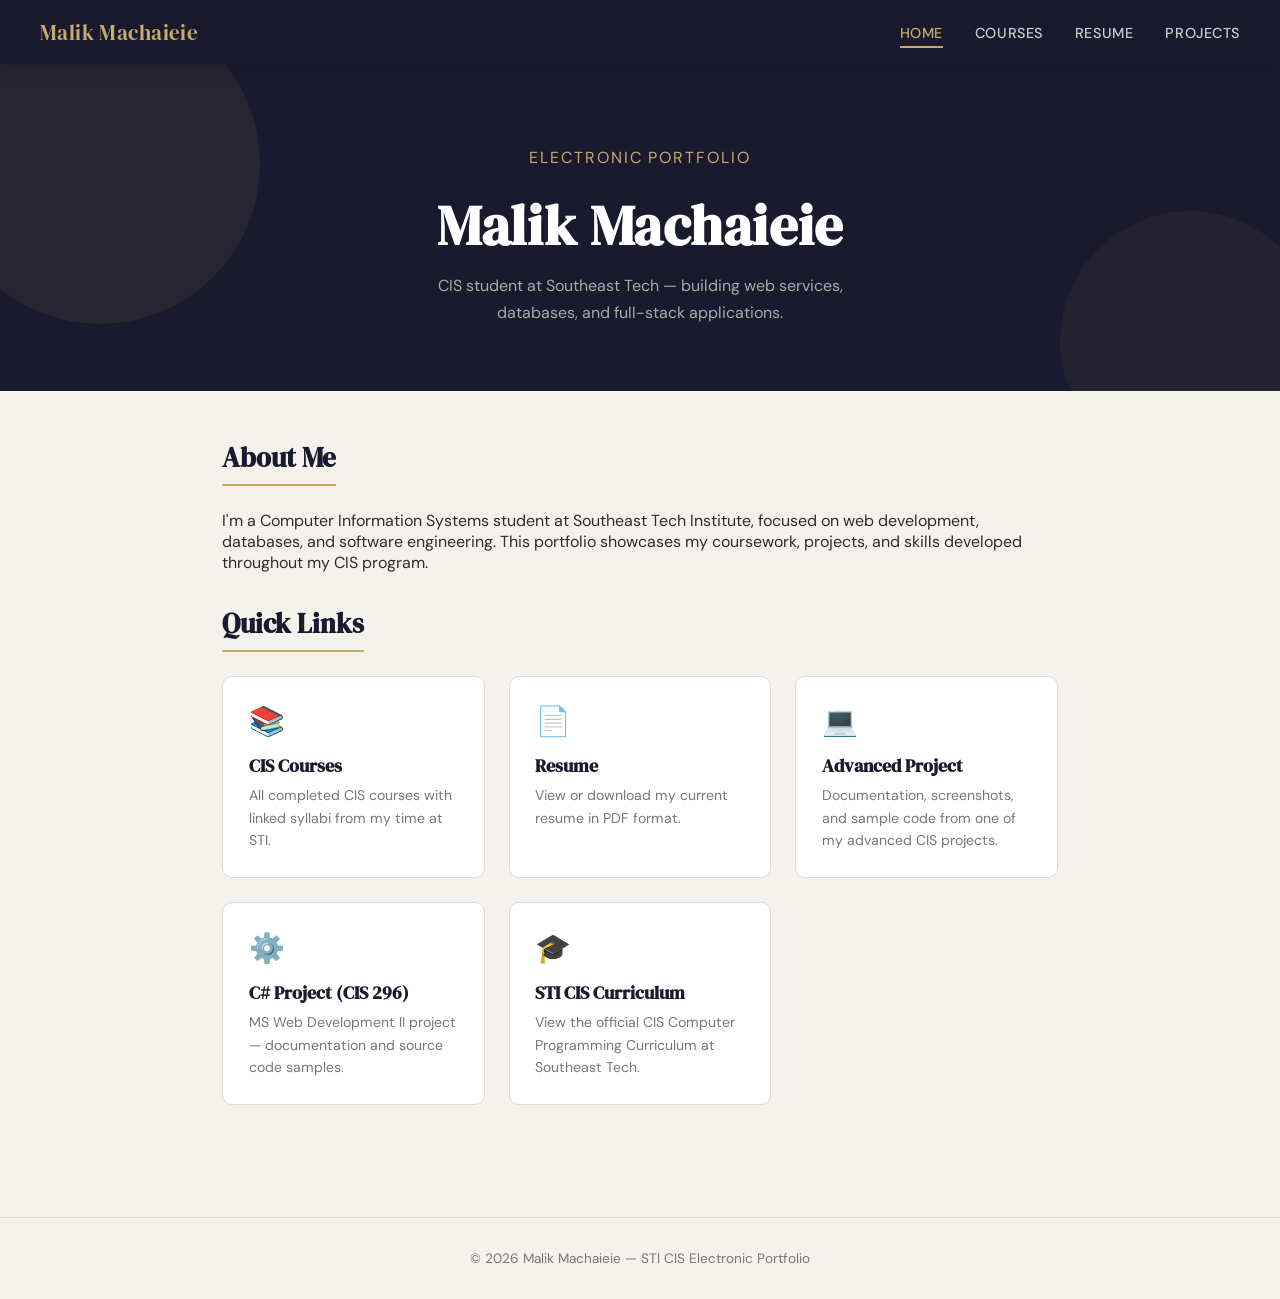
==== index.html @ d17290ea "Add files via upload" ====
<!DOCTYPE html>
<html lang="en">
<head>
  <meta charset="UTF-8" />
  <meta name="viewport" content="width=device-width, initial-scale=1.0"/>
  <title>Malik Machaieie – Portfolio</title>
  <link rel="stylesheet" href="style.css" />
</head>
<body>

  <nav>
    <a class="logo" href="index.html">Malik Machaieie</a>
    <ul>
      <li><a href="index.html" class="active">Home</a></li>
      <li><a href="CIS_Syllabi.html">Courses</a></li>
      <li><a href="pdfs/MalikMachaieieResume.pdf" target="_blank">Resume</a></li>
      <li><a href="#projects">Projects</a></li>
    </ul>
  </nav>

  <header>
    <p class="subtitle">Electronic Portfolio</p>
    <h1>Malik Machaieie</h1>
    <p>CIS student at Southeast Tech — building web services, databases, and full-stack applications.</p>
  </header>

  <main>

    <h2 class="section-title">About Me</h2>
    <p class="mb-4">
      I'm a Computer Information Systems student at Southeast Tech Institute, focused on web development,
      databases, and software engineering. This portfolio showcases my coursework, projects, and skills
      developed throughout my CIS program.
    </p>

    <h2 class="section-title" id="projects">Quick Links</h2>
    <div class="card-grid mb-4">

      <a class="card" href="CIS_Syllabi.html">
        <div class="card-icon">📚</div>
        <h3>CIS Courses</h3>
        <p>All completed CIS courses with linked syllabi from my time at STI.</p>
      </a>

      <a class="card" href="pdfs/MalikMachaieieResume.pdf" target="_blank">
        <div class="card-icon">📄</div>
        <h3>Resume</h3>
        <p>View or download my current resume in PDF format.</p>
      </a>

      <a class="card" href="projects/advanced-project.html">
        <div class="card-icon">💻</div>
        <h3>Advanced Project</h3>
        <p>Documentation, screenshots, and sample code from one of my advanced CIS projects.</p>
      </a>

      <a class="card" href="projects/cis296-project.html">
        <div class="card-icon">⚙️</div>
        <h3>C# Project (CIS 296)</h3>
        <p>MS Web Development II project — documentation and source code samples.</p>
      </a>

      <a class="card" href="http://catalog.southeasttech.edu/preview_program.php?catoid=17&poid=2004&hl=%22programming%22" target="_blank">
        <div class="card-icon">🎓</div>
        <h3>STI CIS Curriculum</h3>
        <p>View the official CIS Computer Programming Curriculum at Southeast Tech.</p>
      </a>

    </div>

  </main>

  <footer>
    &copy; 2026 Malik Machaieie &mdash; STI CIS Electronic Portfolio
  </footer>

</body>
</html>
---- style.css ----
@import url('https://fonts.googleapis.com/css2?family=DM+Serif+Display&family=DM+Sans:wght@300;400;500;600&display=swap');

:root {
  --bg: #f5f2ee;
  --surface: #ffffff;
  --primary: #1a1a2e;
  --accent: #c8a96e;
  --accent-dark: #a8893e;
  --text: #2d2d2d;
  --text-muted: #777;
  --border: #e0dbd3;
  --nav-height: 64px;
}

* {
  margin: 0;
  padding: 0;
  box-sizing: border-box;
}

body {
  font-family: 'DM Sans', sans-serif;
  background-color: var(--bg);
  color: var(--text);
  min-height: 100vh;
}

/* NAV */
nav {
  position: sticky;
  top: 0;
  z-index: 100;
  background: var(--primary);
  height: var(--nav-height);
  display: flex;
  align-items: center;
  justify-content: space-between;
  padding: 0 2.5rem;
  box-shadow: 0 2px 16px rgba(0,0,0,0.18);
}

nav .logo {
  font-family: 'DM Serif Display', serif;
  color: var(--accent);
  font-size: 1.3rem;
  letter-spacing: 0.02em;
  text-decoration: none;
}

nav ul {
  list-style: none;
  display: flex;
  gap: 2rem;
}

nav ul li a {
  color: #ccc;
  text-decoration: none;
  font-size: 0.9rem;
  font-weight: 500;
  letter-spacing: 0.04em;
  text-transform: uppercase;
  transition: color 0.2s;
  padding-bottom: 4px;
  border-bottom: 2px solid transparent;
}

nav ul li a:hover,
nav ul li a.active {
  color: var(--accent);
  border-bottom-color: var(--accent);
}

/* HEADER */
header {
  background: var(--primary);
  color: white;
  padding: 5rem 2.5rem 4rem;
  text-align: center;
  position: relative;
  overflow: hidden;
}

header::before {
  content: '';
  position: absolute;
  top: -60px; left: -60px;
  width: 320px; height: 320px;
  border-radius: 50%;
  background: rgba(200, 169, 110, 0.08);
  pointer-events: none;
}

header::after {
  content: '';
  position: absolute;
  bottom: -80px; right: -40px;
  width: 260px; height: 260px;
  border-radius: 50%;
  background: rgba(200, 169, 110, 0.06);
  pointer-events: none;
}

header h1 {
  font-family: 'DM Serif Display', serif;
  font-size: clamp(2.2rem, 5vw, 3.5rem);
  letter-spacing: 0.01em;
  color: #fff;
  margin-bottom: 0.5rem;
}

header .subtitle {
  color: var(--accent);
  font-size: 1rem;
  font-weight: 400;
  letter-spacing: 0.12em;
  text-transform: uppercase;
  margin-bottom: 1rem;
}

header p {
  color: #aaa;
  font-size: 1rem;
  max-width: 480px;
  margin: 0 auto;
  line-height: 1.7;
}

/* MAIN CONTENT */
main {
  max-width: 900px;
  margin: 0 auto;
  padding: 3rem 2rem 5rem;
}

/* SECTION TITLES */
.section-title {
  font-family: 'DM Serif Display', serif;
  font-size: 1.7rem;
  color: var(--primary);
  margin-bottom: 1.5rem;
  padding-bottom: 0.5rem;
  border-bottom: 2px solid var(--accent);
  display: inline-block;
}

/* CARDS */
.card-grid {
  display: grid;
  grid-template-columns: repeat(auto-fit, minmax(260px, 1fr));
  gap: 1.5rem;
  margin-bottom: 3rem;
}

.card {
  background: var(--surface);
  border: 1px solid var(--border);
  border-radius: 10px;
  padding: 1.6rem;
  transition: box-shadow 0.2s, transform 0.2s;
  text-decoration: none;
  color: var(--text);
  display: block;
}

.card:hover {
  box-shadow: 0 6px 24px rgba(26,26,46,0.10);
  transform: translateY(-3px);
}

.card .card-icon {
  font-size: 1.8rem;
  margin-bottom: 0.8rem;
}

.card h3 {
  font-family: 'DM Serif Display', serif;
  font-size: 1.15rem;
  margin-bottom: 0.4rem;
  color: var(--primary);
}

.card p {
  font-size: 0.88rem;
  color: var(--text-muted);
  line-height: 1.6;
}

/* TABLE (Syllabi) */
.syllabus-table {
  width: 100%;
  border-collapse: collapse;
  background: var(--surface);
  border-radius: 10px;
  overflow: hidden;
  box-shadow: 0 2px 12px rgba(0,0,0,0.06);
  margin-bottom: 3rem;
}

.syllabus-table th {
  background: var(--primary);
  color: var(--accent);
  font-family: 'DM Serif Display', serif;
  font-size: 1rem;
  padding: 1rem 1.4rem;
  text-align: left;
  font-weight: normal;
}

.syllabus-table td {
  padding: 0.9rem 1.4rem;
  border-bottom: 1px solid var(--border);
  font-size: 0.92rem;
}

.syllabus-table tr:last-child td {
  border-bottom: none;
}

.syllabus-table tr:hover td {
  background: #faf8f5;
}

.syllabus-table a {
  color: var(--accent-dark);
  font-weight: 600;
  text-decoration: none;
}

.syllabus-table a:hover {
  text-decoration: underline;
}

.badge {
  display: inline-block;
  background: var(--accent);
  color: white;
  font-size: 0.7rem;
  font-weight: 600;
  letter-spacing: 0.06em;
  text-transform: uppercase;
  padding: 2px 8px;
  border-radius: 20px;
  margin-left: 6px;
}

/* BUTTON */
.btn {
  display: inline-block;
  background: var(--primary);
  color: white;
  padding: 0.7rem 1.5rem;
  border-radius: 6px;
  text-decoration: none;
  font-size: 0.9rem;
  font-weight: 500;
  transition: background 0.2s;
  margin-top: 0.5rem;
}

.btn:hover {
  background: var(--accent-dark);
}

.btn-outline {
  background: transparent;
  border: 2px solid var(--primary);
  color: var(--primary);
}

.btn-outline:hover {
  background: var(--primary);
  color: white;
}

/* FOOTER */
footer {
  text-align: center;
  padding: 2rem;
  color: var(--text-muted);
  font-size: 0.85rem;
  border-top: 1px solid var(--border);
}

/* UTILITY */
.mb-4 { margin-bottom: 2rem; }
.mt-2 { margin-top: 1rem; }
.note {
  background: #fdf8ee;
  border-left: 3px solid var(--accent);
  padding: 0.8rem 1.2rem;
  font-size: 0.88rem;
  color: var(--text-muted);
  border-radius: 0 6px 6px 0;
  margin-bottom: 1.5rem;
}
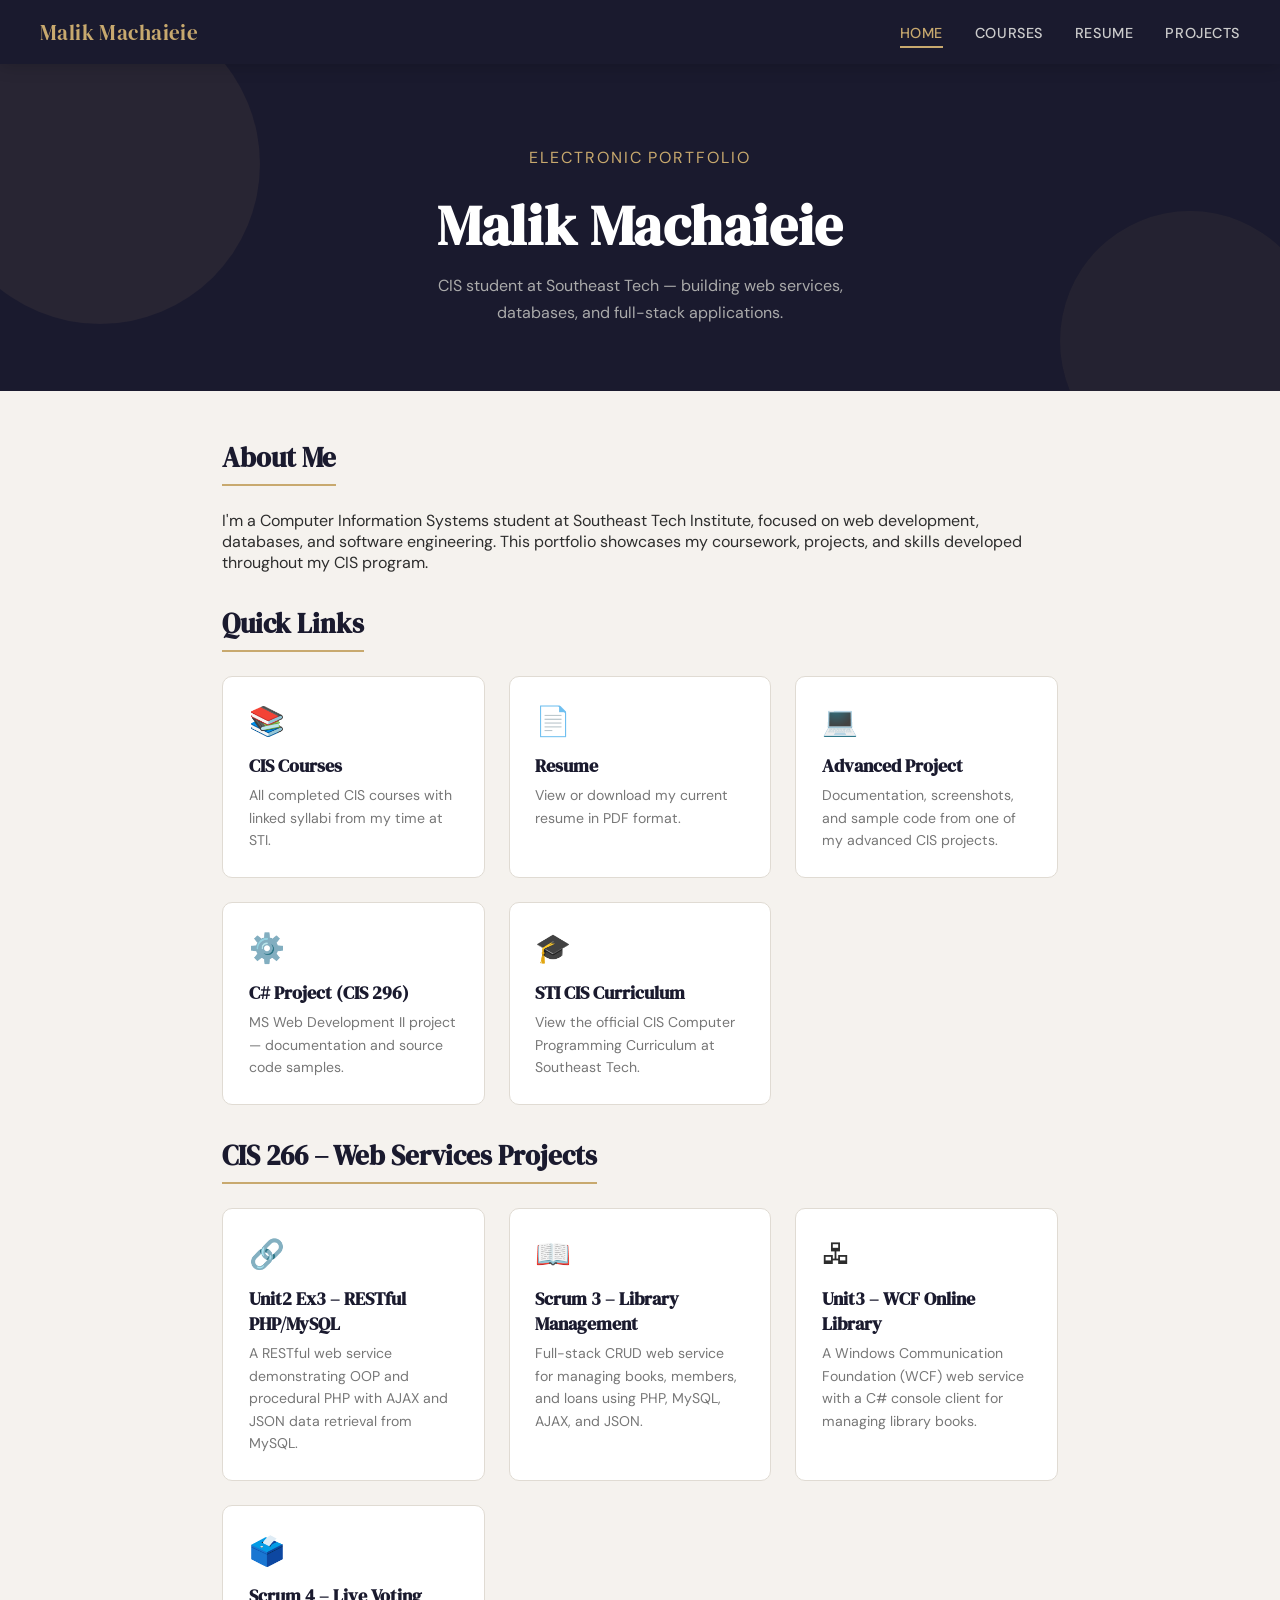
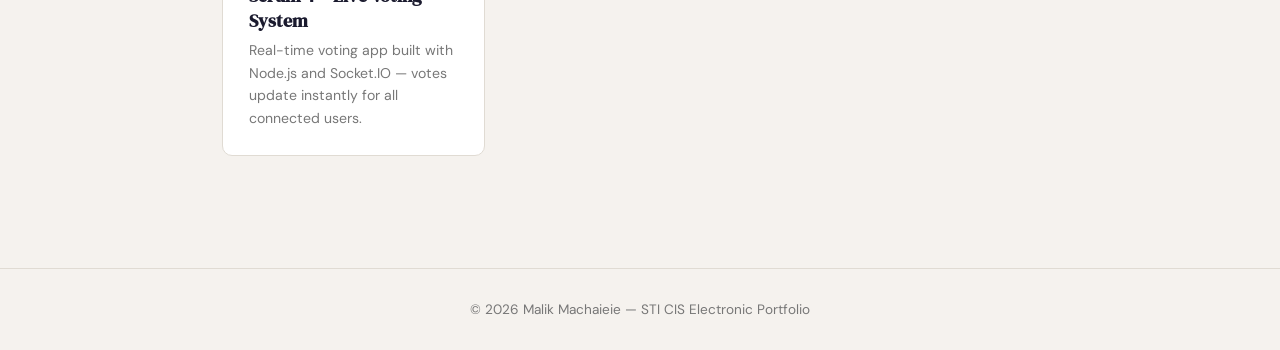
==== commit 2e3733af: "Add all 2B project pages and update home page" ====
--- a/index.html
+++ b/index.html
@@ -1,78 +1,107 @@
 <!DOCTYPE html>
 <html lang="en">
 <head>
-  <meta charset="UTF-8" />
-  <meta name="viewport" content="width=device-width, initial-scale=1.0"/>
-  <title>Malik Machaieie – Portfolio</title>
-  <link rel="stylesheet" href="style.css" />
+    <meta charset="UTF-8" />
+    <meta name="viewport" content="width=device-width, initial-scale=1.0" />
+    <title>Malik Machaieie – Portfolio</title>
+    <link rel="stylesheet" href="style.css" />
 </head>
 <body>
 
-  <nav>
-    <a class="logo" href="index.html">Malik Machaieie</a>
-    <ul>
-      <li><a href="index.html" class="active">Home</a></li>
-      <li><a href="CIS_Syllabi.html">Courses</a></li>
-      <li><a href="pdfs/MalikMachaieieResume.pdf" target="_blank">Resume</a></li>
-      <li><a href="#projects">Projects</a></li>
-    </ul>
-  </nav>
+    <nav>
+        <a class="logo" href="index.html">Malik Machaieie</a>
+        <ul>
+            <li><a href="index.html" class="active">Home</a></li>
+            <li><a href="CIS_Syllabi.html">Courses</a></li>
+            <li><a href="pdfs/MalikMachaieieResume.pdf" target="_blank">Resume</a></li>
+            <li><a href="#projects">Projects</a></li>
+        </ul>
+    </nav>
 
-  <header>
-    <p class="subtitle">Electronic Portfolio</p>
-    <h1>Malik Machaieie</h1>
-    <p>CIS student at Southeast Tech — building web services, databases, and full-stack applications.</p>
-  </header>
+    <header>
+        <p class="subtitle">Electronic Portfolio</p>
+        <h1>Malik Machaieie</h1>
+        <p>CIS student at Southeast Tech — building web services, databases, and full-stack applications.</p>
+    </header>
 
-  <main>
+    <main>
 
-    <h2 class="section-title">About Me</h2>
-    <p class="mb-4">
-      I'm a Computer Information Systems student at Southeast Tech Institute, focused on web development,
-      databases, and software engineering. This portfolio showcases my coursework, projects, and skills
-      developed throughout my CIS program.
-    </p>
+        <h2 class="section-title">About Me</h2>
+        <p class="mb-4">
+            I'm a Computer Information Systems student at Southeast Tech Institute, focused on web development,
+            databases, and software engineering. This portfolio showcases my coursework, projects, and skills
+            developed throughout my CIS program.
+        </p>
 
-    <h2 class="section-title" id="projects">Quick Links</h2>
-    <div class="card-grid mb-4">
+        <h2 class="section-title" id="projects">Quick Links</h2>
+        <div class="card-grid mb-4">
 
-      <a class="card" href="CIS_Syllabi.html">
-        <div class="card-icon">📚</div>
-        <h3>CIS Courses</h3>
-        <p>All completed CIS courses with linked syllabi from my time at STI.</p>
-      </a>
+            <a class="card" href="CIS_Syllabi.html">
+                <div class="card-icon">📚</div>
+                <h3>CIS Courses</h3>
+                <p>All completed CIS courses with linked syllabi from my time at STI.</p>
+            </a>
 
-      <a class="card" href="pdfs/MalikMachaieieResume.pdf" target="_blank">
-        <div class="card-icon">📄</div>
-        <h3>Resume</h3>
-        <p>View or download my current resume in PDF format.</p>
-      </a>
+            <a class="card" href="pdfs/MalikMachaieieResume.pdf" target="_blank">
+                <div class="card-icon">📄</div>
+                <h3>Resume</h3>
+                <p>View or download my current resume in PDF format.</p>
+            </a>
 
-      <a class="card" href="projects/advanced-project.html">
-        <div class="card-icon">💻</div>
-        <h3>Advanced Project</h3>
-        <p>Documentation, screenshots, and sample code from one of my advanced CIS projects.</p>
-      </a>
+            <a class="card" href="projects/advanced-project.html">
+                <div class="card-icon">💻</div>
+                <h3>Advanced Project</h3>
+                <p>Documentation, screenshots, and sample code from one of my advanced CIS projects.</p>
+            </a>
 
-      <a class="card" href="projects/cis296-project.html">
-        <div class="card-icon">⚙️</div>
-        <h3>C# Project (CIS 296)</h3>
-        <p>MS Web Development II project — documentation and source code samples.</p>
-      </a>
+            <a class="card" href="projects/cis296-project.html">
+                <div class="card-icon">⚙️</div>
+                <h3>C# Project (CIS 296)</h3>
+                <p>MS Web Development II project — documentation and source code samples.</p>
+            </a>
 
-      <a class="card" href="http://catalog.southeasttech.edu/preview_program.php?catoid=17&poid=2004&hl=%22programming%22" target="_blank">
-        <div class="card-icon">🎓</div>
-        <h3>STI CIS Curriculum</h3>
-        <p>View the official CIS Computer Programming Curriculum at Southeast Tech.</p>
-      </a>
+            <a class="card" href="http://catalog.southeasttech.edu/preview_program.php?catoid=17&poid=2004&hl=%22programming%22" target="_blank">
+                <div class="card-icon">🎓</div>
+                <h3>STI CIS Curriculum</h3>
+                <p>View the official CIS Computer Programming Curriculum at Southeast Tech.</p>
+            </a>
 
-    </div>
+        </div>
 
-  </main>
+        <h2 class="section-title" id="cis266">CIS 266 – Web Services Projects</h2>
+        <div class="card-grid mb-4">
 
-  <footer>
-    &copy; 2026 Malik Machaieie &mdash; STI CIS Electronic Portfolio
-  </footer>
+            <a class="card" href="projects/unit2-ex3.html">
+                <div class="card-icon">🔗</div>
+                <h3>Unit2 Ex3 – RESTful PHP/MySQL</h3>
+                <p>A RESTful web service demonstrating OOP and procedural PHP with AJAX and JSON data retrieval from MySQL.</p>
+            </a>
+
+            <a class="card" href="projects/scrum3.html">
+                <div class="card-icon">📖</div>
+                <h3>Scrum 3 – Library Management</h3>
+                <p>Full-stack CRUD web service for managing books, members, and loans using PHP, MySQL, AJAX, and JSON.</p>
+            </a>
+
+            <a class="card" href="projects/wcf-project.html">
+                <div class="card-icon">🖧</div>
+                <h3>Unit3 – WCF Online Library</h3>
+                <p>A Windows Communication Foundation (WCF) web service with a C# console client for managing library books.</p>
+            </a>
+
+            <a class="card" href="projects/scrum4.html">
+                <div class="card-icon">🗳️</div>
+                <h3>Scrum 4 – Live Voting System</h3>
+                <p>Real-time voting app built with Node.js and Socket.IO — votes update instantly for all connected users.</p>
+            </a>
+
+        </div>
+
+    </main>
+
+    <footer>
+        &copy; 2026 Malik Machaieie &mdash; STI CIS Electronic Portfolio
+    </footer>
 
 </body>
-</html>
+</html>
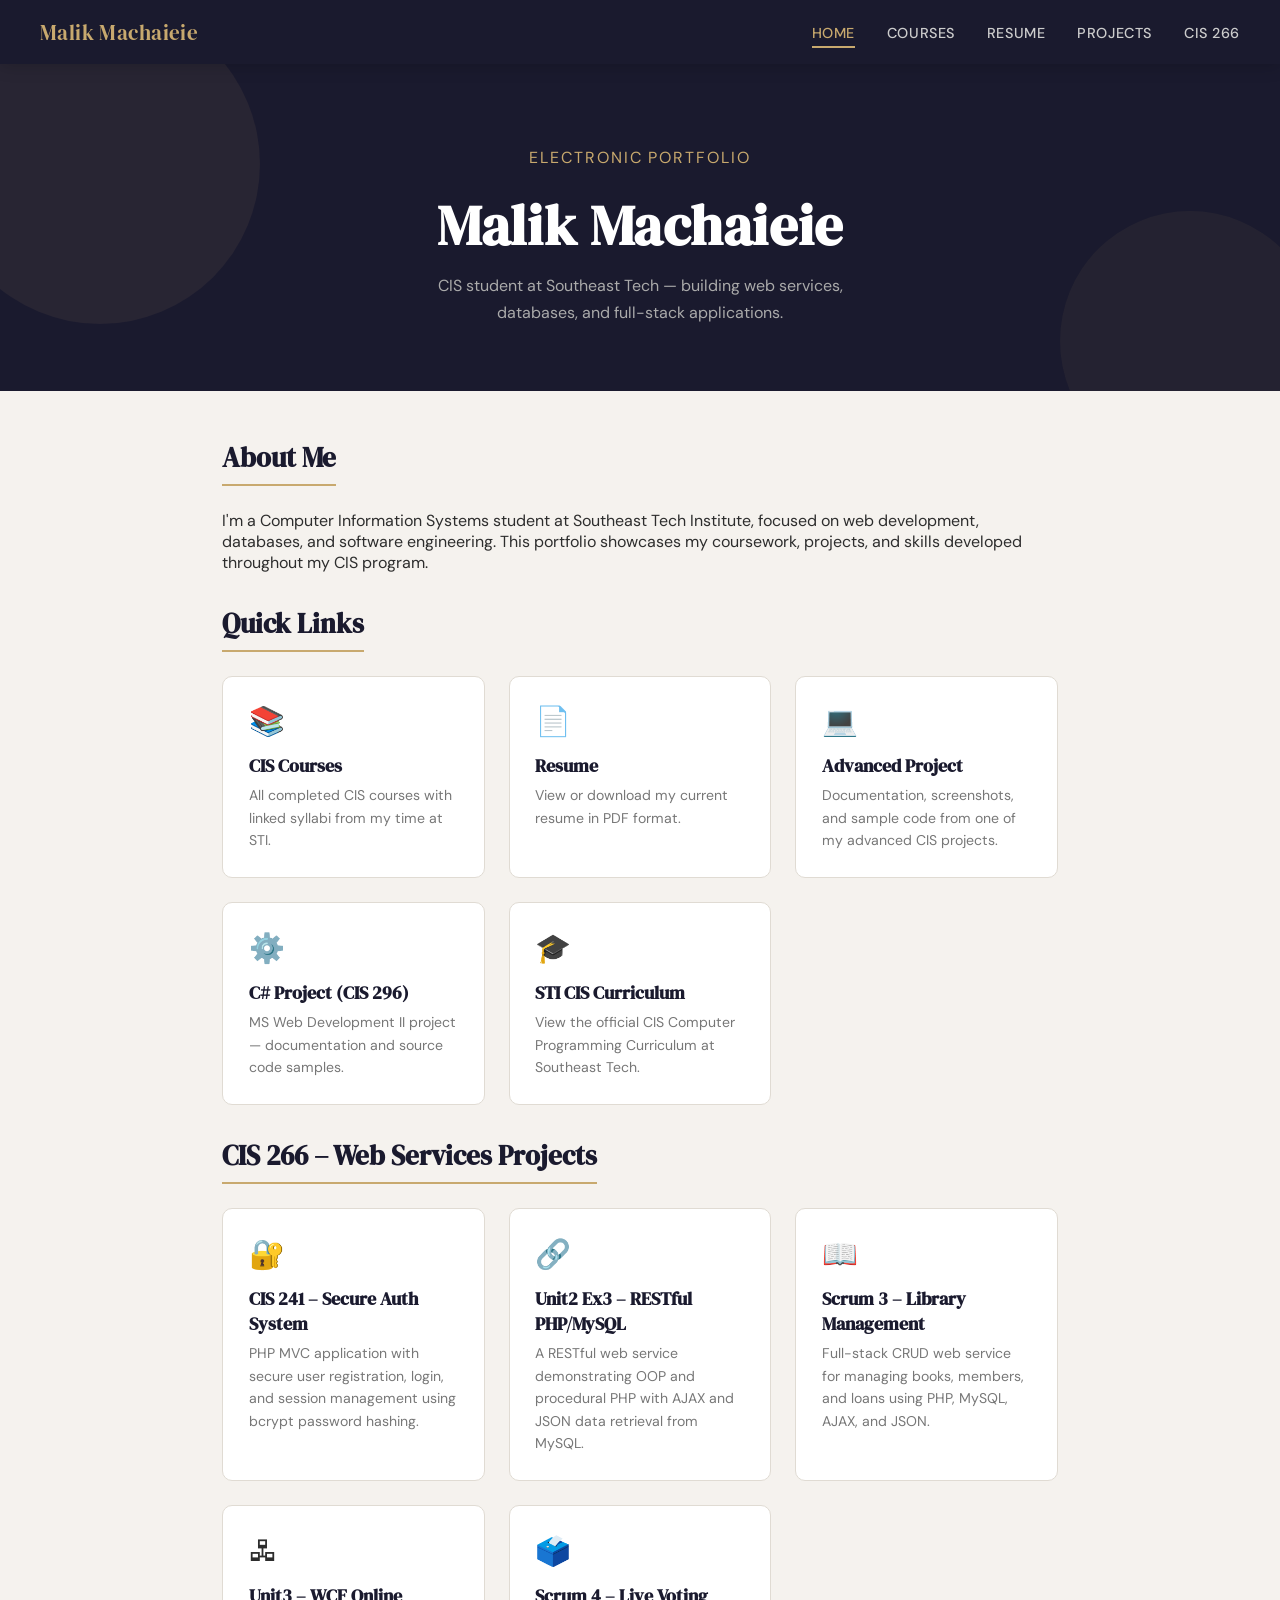
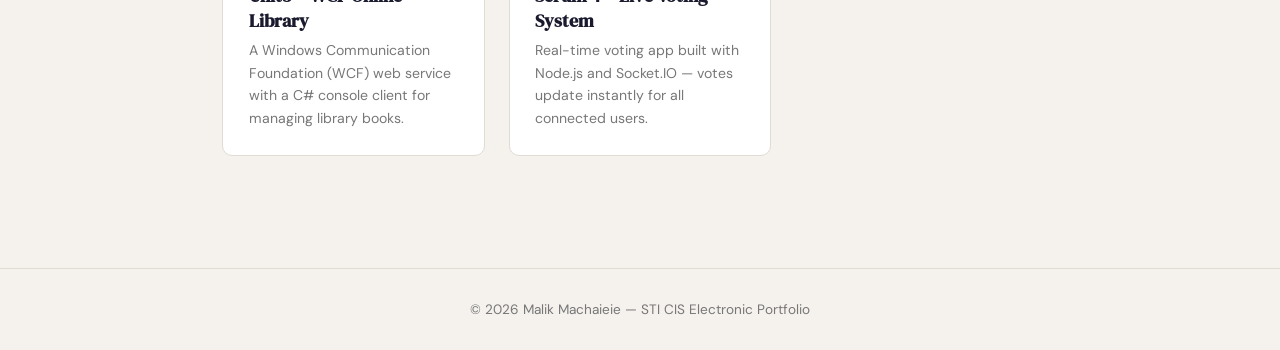
==== commit f9d9b325: "Add CIS 241 secure auth project" ====
--- a/index.html
+++ b/index.html
@@ -15,6 +15,7 @@
             <li><a href="CIS_Syllabi.html">Courses</a></li>
             <li><a href="pdfs/MalikMachaieieResume.pdf" target="_blank">Resume</a></li>
             <li><a href="#projects">Projects</a></li>
+            <li><a href="#cis266">CIS 266</a></li>
         </ul>
     </nav>
 
@@ -71,6 +72,12 @@
         <h2 class="section-title" id="cis266">CIS 266 – Web Services Projects</h2>
         <div class="card-grid mb-4">
 
+            <a class="card" href="projects/cis241-project.html">
+                <div class="card-icon">🔐</div>
+                <h3>CIS 241 – Secure Auth System</h3>
+                <p>PHP MVC application with secure user registration, login, and session management using bcrypt password hashing.</p>
+            </a>
+
             <a class="card" href="projects/unit2-ex3.html">
                 <div class="card-icon">🔗</div>
                 <h3>Unit2 Ex3 – RESTful PHP/MySQL</h3>
